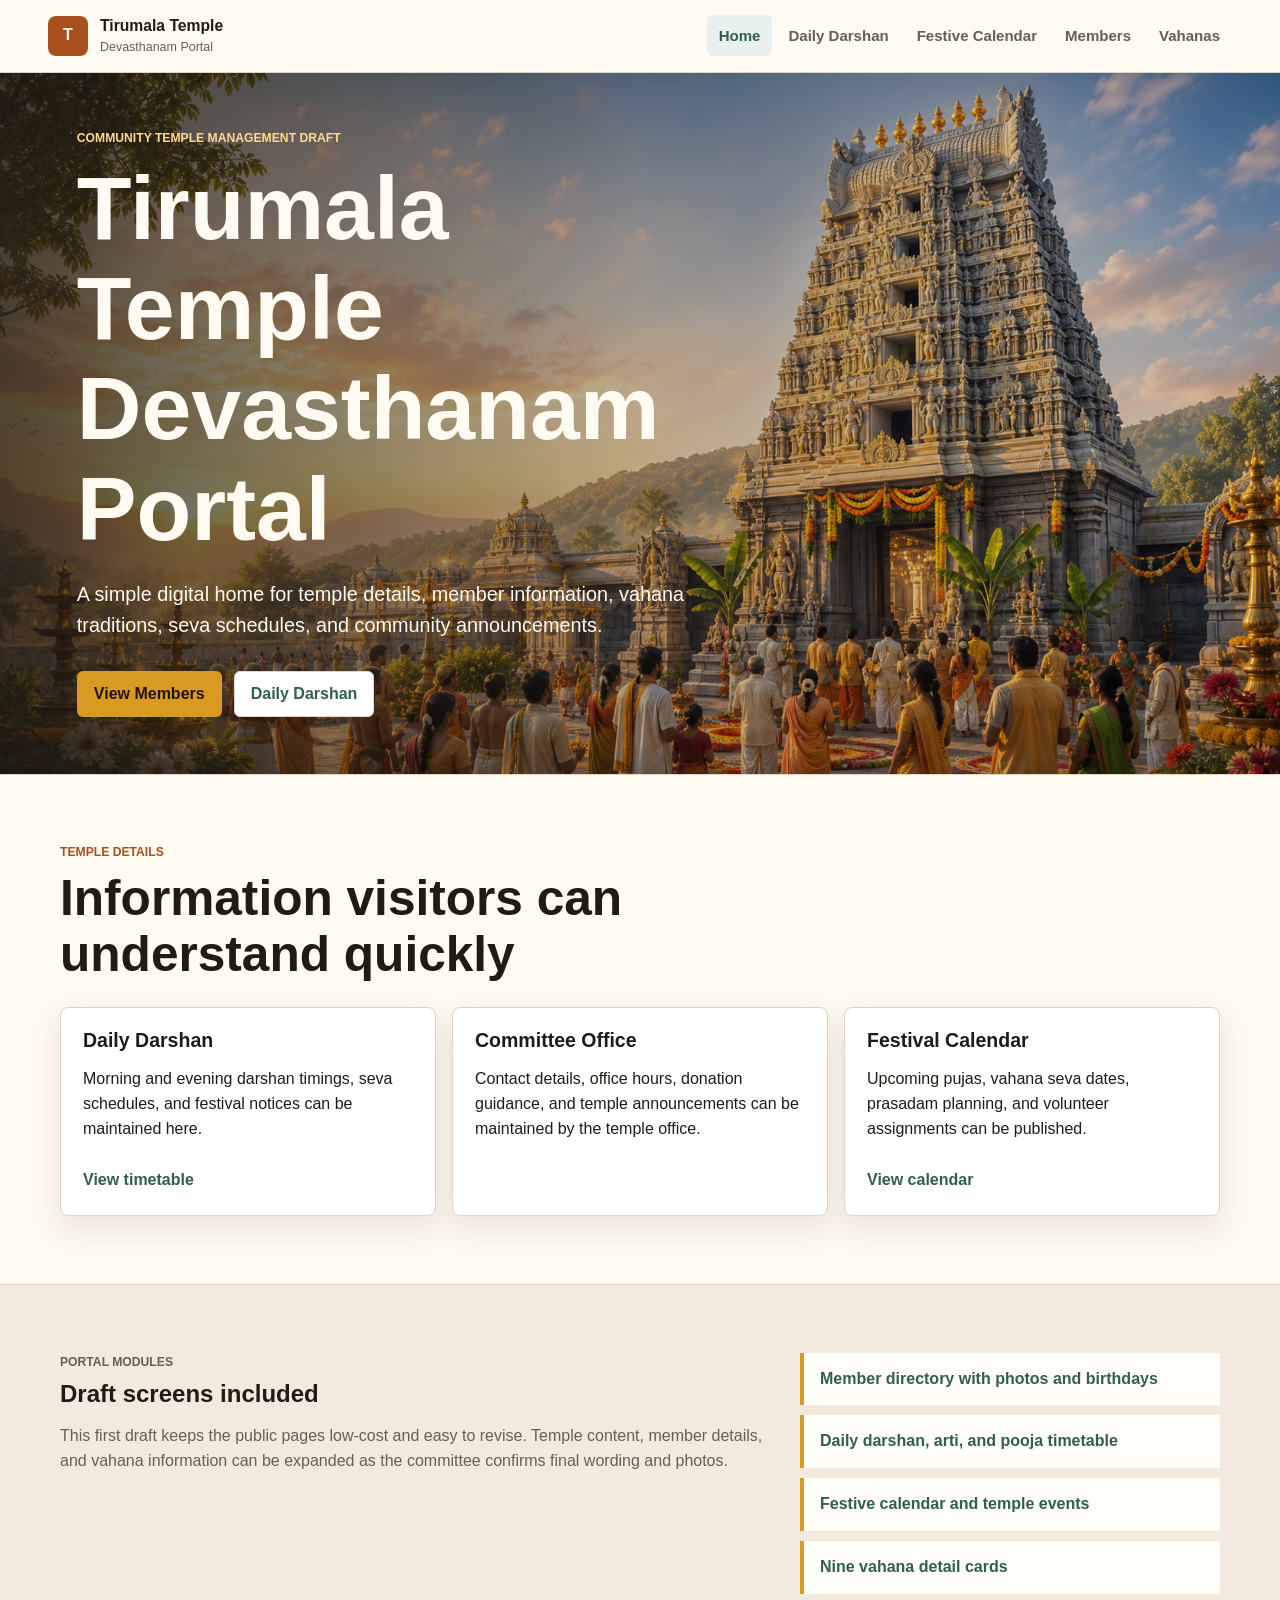
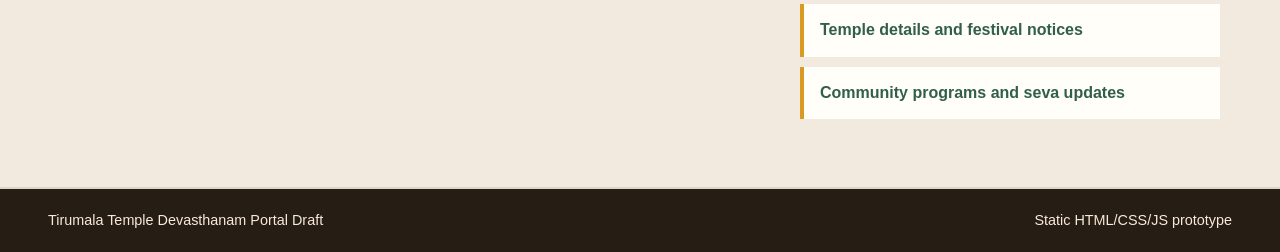
==== index.html @ 2c817461 "Add files via upload Temple website" ====
<!doctype html>
<html lang="en">
<head>
  <meta charset="utf-8">
  <meta name="viewport" content="width=device-width, initial-scale=1">
  <title>Tirumala Temple Devasthanam Portal</title>
  <link rel="stylesheet" href="assets/css/styles.css">
</head>
<body>
  <header class="site-header">
    <a class="brand" href="index.html" aria-label="Tirumala Temple home">
      <span class="brand-mark">T</span>
      <span>
        <strong>Tirumala Temple</strong>
        <small>Devasthanam Portal</small>
      </span>
    </a>
    <button class="nav-toggle" type="button" aria-label="Toggle navigation" aria-expanded="false">Menu</button>
    <nav class="site-nav" aria-label="Primary navigation">
      <a href="index.html" data-nav="home">Home</a>
      <a href="daily-darshan.html" data-nav="daily-darshan">Daily Darshan</a>
      <a href="festive-calendar.html" data-nav="festive-calendar">Festive Calendar</a>
      <a href="members.html" data-nav="members">Members</a>
      <a href="vahanas.html" data-nav="vahanas">Vahanas</a>
    </nav>
  </header>

  <main>
    <section class="hero">
      <img src="assets/images/tirumala-hero.png" alt="Illustration of a Tirumala temple inspired courtyard">
      <div class="hero-content">
        <p class="eyebrow">Community temple management draft</p>
        <h1>Tirumala Temple Devasthanam Portal</h1>
        <p>
          A simple digital home for temple details, member information, vahana
          traditions, seva schedules, and community announcements.
        </p>
        <div class="hero-actions">
          <a class="button primary" href="members.html">View Members</a>
          <a class="button secondary" href="daily-darshan.html">Daily Darshan</a>
        </div>
      </div>
    </section>

    <section class="section" id="temple-details">
      <div class="section-heading">
        <p class="eyebrow">Temple details</p>
        <h2>Information visitors can understand quickly</h2>
      </div>
      <div class="info-grid">
        <article class="info-panel">
          <h3>Daily Darshan</h3>
          <p>Morning and evening darshan timings, seva schedules, and festival notices can be maintained here.</p>
          <a class="text-link" href="daily-darshan.html">View timetable</a>
        </article>
        <article class="info-panel">
          <h3>Committee Office</h3>
          <p>Contact details, office hours, donation guidance, and temple announcements can be maintained by the temple office.</p>
        </article>
        <article class="info-panel">
          <h3>Festival Calendar</h3>
          <p>Upcoming pujas, vahana seva dates, prasadam planning, and volunteer assignments can be published.</p>
          <a class="text-link" href="festive-calendar.html">View calendar</a>
        </article>
      </div>
    </section>

    <section class="section split-band" id="community">
      <div>
        <p class="eyebrow">Portal modules</p>
        <h2>Draft screens included</h2>
        <p>
          This first draft keeps the public pages low-cost and easy to revise.
          Temple content, member details, and vahana information can be expanded
          as the committee confirms final wording and photos.
        </p>
      </div>
      <div class="module-list">
        <a href="members.html">Member directory with photos and birthdays</a>
        <a href="daily-darshan.html">Daily darshan, arti, and pooja timetable</a>
        <a href="festive-calendar.html">Festive calendar and temple events</a>
        <a href="vahanas.html">Nine vahana detail cards</a>
        <a href="index.html#temple-details">Temple details and festival notices</a>
        <a href="index.html#community">Community programs and seva updates</a>
      </div>
    </section>
  </main>

  <footer class="site-footer">
    <span>Tirumala Temple Devasthanam Portal Draft</span>
    <span>Static HTML/CSS/JS prototype</span>
  </footer>

  <script src="assets/js/app.js"></script>
</body>
</html>
---- assets/css/styles.css ----
:root {
  --ink: #211b15;
  --muted: #665f56;
  --line: #ded4c7;
  --paper: #fffaf2;
  --panel: #ffffff;
  --marigold: #d99a22;
  --saffron: #a94f1c;
  --leaf: #315f4a;
  --lotus: #8f2f44;
  --sky: #e8f1ef;
  --shadow: 0 12px 30px rgba(63, 49, 31, 0.12);
}

* {
  box-sizing: border-box;
}

html {
  scroll-behavior: smooth;
}

body {
  margin: 0;
  background: var(--paper);
  color: var(--ink);
  font-family: Arial, Helvetica, sans-serif;
  line-height: 1.55;
  overflow-x: hidden;
}

img {
  display: block;
  max-width: 100%;
}

a {
  color: inherit;
}

button,
input,
select,
textarea {
  font: inherit;
}

.site-header {
  position: sticky;
  top: 0;
  z-index: 20;
  display: flex;
  align-items: center;
  justify-content: space-between;
  gap: 24px;
  padding: 14px clamp(18px, 4vw, 48px);
  background: rgba(255, 250, 242, 0.96);
  border-bottom: 1px solid var(--line);
  backdrop-filter: blur(12px);
  min-height: 69px;
}

.brand {
  display: inline-flex;
  align-items: center;
  gap: 12px;
  text-decoration: none;
  min-width: max-content;
}

.brand-mark {
  display: grid;
  place-items: center;
  width: 40px;
  height: 40px;
  border-radius: 8px;
  background: var(--saffron);
  color: #fff8ee;
  font-weight: 800;
}

.brand strong,
.brand small {
  display: block;
}

.brand strong {
  font-size: 0.98rem;
}

.brand small {
  color: var(--muted);
  font-size: 0.78rem;
}

.site-nav {
  display: flex;
  align-items: center;
  gap: 4px;
}

.site-nav a {
  padding: 9px 12px;
  border-radius: 6px;
  color: var(--muted);
  font-size: 0.94rem;
  font-weight: 700;
  text-decoration: none;
}

.site-nav a:hover,
.site-nav a[aria-current="page"] {
  background: var(--sky);
  color: var(--leaf);
}

.nav-toggle {
  display: none;
  padding: 8px 12px;
  border: 1px solid var(--line);
  border-radius: 6px;
  background: var(--panel);
  color: var(--ink);
  font-weight: 700;
}

.nav-lock {
  min-height: 36px;
  padding: 8px 12px;
  border: 1px solid var(--line);
  border-radius: 6px;
  background: #fffdf8;
  color: var(--lotus);
  cursor: pointer;
  font-weight: 800;
}

.hero {
  position: relative;
  display: grid;
  min-height: min(78vh, 760px);
  overflow: hidden;
  border-bottom: 1px solid var(--line);
}

.hero img {
  width: 100%;
  height: 100%;
  min-height: 560px;
  object-fit: cover;
  grid-area: 1 / 1;
}

.hero::after {
  content: "";
  grid-area: 1 / 1;
  background: linear-gradient(90deg, rgba(33, 27, 21, 0.78), rgba(33, 27, 21, 0.28), rgba(33, 27, 21, 0.12));
}

.hero-content {
  position: relative;
  z-index: 1;
  grid-area: 1 / 1;
  align-self: center;
  width: min(680px, calc(100% - 36px));
  margin-left: clamp(18px, 6vw, 80px);
  color: #fffaf2;
}

.eyebrow {
  margin: 0 0 10px;
  color: var(--saffron);
  font-size: 0.76rem;
  font-weight: 800;
  letter-spacing: 0;
  text-transform: uppercase;
}

.hero .eyebrow {
  color: #ffd993;
}

h1,
h2,
h3,
p {
  overflow-wrap: anywhere;
}

h1,
h2,
h3 {
  margin: 0;
  line-height: 1.12;
}

.hero h1 {
  max-width: 12ch;
  font-size: clamp(2.6rem, 7vw, 5.8rem);
}

.hero p:not(.eyebrow) {
  max-width: 620px;
  margin: 20px 0 0;
  font-size: clamp(1rem, 2.4vw, 1.24rem);
}

.hero-actions {
  display: flex;
  flex-wrap: wrap;
  gap: 12px;
  margin-top: 30px;
}

.button {
  display: inline-flex;
  align-items: center;
  justify-content: center;
  min-height: 42px;
  padding: 10px 16px;
  border: 1px solid transparent;
  border-radius: 6px;
  cursor: pointer;
  font-weight: 800;
  text-decoration: none;
  text-align: center;
}

.button.primary {
  background: var(--marigold);
  color: #221204;
}

.button.secondary {
  background: var(--panel);
  border-color: var(--line);
  color: var(--leaf);
}

.button.danger {
  background: #fff3ef;
  border-color: #e7b5a5;
  color: var(--lotus);
}

.is-hidden {
  display: none !important;
}

.section,
.page-shell {
  width: min(1160px, calc(100% - 36px));
  margin: 0 auto;
}

.section {
  padding: 68px 0;
}

.section.compact {
  padding-top: 36px;
}

.section-heading {
  max-width: 720px;
  margin-bottom: 24px;
}

.section-heading h2,
.page-title h1 {
  font-size: clamp(1.85rem, 4vw, 3.1rem);
}

.section-heading p:not(.eyebrow),
.page-title p:not(.eyebrow),
.split-band p {
  color: var(--muted);
}

.info-grid {
  display: grid;
  grid-template-columns: repeat(3, 1fr);
  gap: 16px;
}

.info-panel,
.member-card,
.vahana-card,
.form-panel,
.notice-panel,
.reminder-card {
  border: 1px solid var(--line);
  border-radius: 8px;
  background: var(--panel);
  box-shadow: var(--shadow);
}

.info-panel {
  padding: 22px;
}

.info-panel h3,
.notice-panel h2,
.form-panel h2 {
  font-size: 1.22rem;
}

.split-band {
  display: grid;
  grid-template-columns: minmax(0, 1fr) minmax(300px, 420px);
  gap: 34px;
  align-items: start;
  width: 100%;
  max-width: none;
  padding-right: max(18px, calc((100vw - 1160px) / 2));
  padding-left: max(18px, calc((100vw - 1160px) / 2));
  background: #f2eadf;
  border-top: 1px solid var(--line);
  border-bottom: 1px solid var(--line);
}

.module-list {
  display: grid;
  gap: 10px;
}

.module-list a {
  padding: 14px 16px;
  border-left: 4px solid var(--marigold);
  background: #fffef9;
  color: var(--leaf);
  font-weight: 800;
  text-decoration: none;
}

.text-link {
  display: inline-flex;
  margin-top: 10px;
  color: var(--leaf);
  font-weight: 900;
  text-decoration: none;
}

.text-link:hover {
  text-decoration: underline;
}

.page-shell {
  padding: 54px 0 72px;
}

.page-title {
  max-width: 840px;
  margin-bottom: 28px;
}

.page-title p:not(.eyebrow) {
  font-size: 1.06rem;
}

.toolbar {
  display: grid;
  grid-template-columns: minmax(220px, 1fr) minmax(190px, 260px);
  gap: 14px;
  margin-bottom: 18px;
  padding: 16px;
  border: 1px solid var(--line);
  border-radius: 8px;
  background: #fffdf8;
}

.calendar-toolbar {
  grid-template-columns: minmax(220px, 1fr) minmax(170px, 240px);
}

.schedule-summary {
  display: grid;
  grid-template-columns: repeat(3, minmax(0, 1fr));
  gap: 16px;
  margin-bottom: 26px;
}

.schedule-summary article {
  min-width: 0;
  padding: 20px;
  border: 1px solid var(--line);
  border-radius: 8px;
  background: var(--panel);
  box-shadow: var(--shadow);
}

.schedule-summary span {
  display: block;
  color: var(--muted);
  font-size: 0.76rem;
  font-weight: 900;
  text-transform: uppercase;
}

.schedule-summary strong {
  display: block;
  margin-top: 8px;
  color: var(--leaf);
  font-size: clamp(1.35rem, 3vw, 2rem);
  line-height: 1.1;
}

.schedule-summary p {
  margin: 10px 0 0;
  color: var(--muted);
}

label {
  display: grid;
  gap: 7px;
  color: var(--muted);
  font-size: 0.84rem;
  font-weight: 800;
}

input,
select,
textarea {
  width: 100%;
  border: 1px solid #cfc2b2;
  border-radius: 6px;
  background: #fffdfa;
  color: var(--ink);
  outline: none;
}

input,
select {
  min-height: 42px;
  padding: 8px 10px;
}

textarea {
  min-height: 92px;
  padding: 10px;
  resize: vertical;
}

input:focus,
select:focus,
textarea:focus {
  border-color: var(--leaf);
  box-shadow: 0 0 0 3px rgba(49, 95, 74, 0.14);
}

.member-grid,
.vahana-grid {
  display: grid;
  grid-template-columns: repeat(2, minmax(0, 1fr));
  gap: 16px;
}

.member-card {
  display: grid;
  grid-template-columns: 82px 1fr;
  gap: 18px;
  padding: 18px;
}

.avatar {
  display: grid;
  place-items: center;
  width: 82px;
  height: 82px;
  border: 3px solid #f3cf8f;
  border-radius: 8px;
  background: #f5ead9;
  color: var(--saffron);
  font-size: 1.35rem;
  font-weight: 900;
}

.member-card-head {
  display: flex;
  align-items: flex-start;
  justify-content: space-between;
  gap: 10px;
}

.member-card h2,
.vahana-card h2 {
  font-size: 1.24rem;
}

.role {
  margin: 4px 0 14px;
  color: var(--lotus);
  font-weight: 800;
}

.status-pill {
  display: inline-flex;
  align-items: center;
  min-height: 26px;
  padding: 4px 8px;
  border-radius: 999px;
  font-size: 0.75rem;
  font-weight: 900;
  white-space: nowrap;
}

.status-pill.ready {
  background: #e4f1e5;
  color: var(--leaf);
}

.status-pill.warning {
  background: #fff0cd;
  color: #7a4b00;
}

.detail-list {
  display: grid;
  grid-template-columns: repeat(2, minmax(0, 1fr));
  gap: 10px;
  margin: 0 0 14px;
}

.detail-list div {
  min-width: 0;
}

.detail-list dt {
  color: var(--muted);
  font-size: 0.74rem;
  font-weight: 800;
  text-transform: uppercase;
}

.detail-list dd {
  margin: 0;
  font-weight: 800;
}

.vahana-card {
  position: relative;
  overflow: hidden;
  padding: 22px;
}

.vahana-card::before {
  content: "";
  position: absolute;
  inset: 0 auto 0 0;
  width: 6px;
  background: var(--marigold);
}

.vahana-number {
  color: #d8c7b4;
  font-size: 2.2rem;
  font-weight: 900;
  line-height: 1;
}

.vahana-card p:not(.eyebrow) {
  color: var(--muted);
}

.darshan-grid,
.pooja-grid {
  display: grid;
  grid-template-columns: repeat(3, minmax(0, 1fr));
  gap: 16px;
}

.event-grid {
  display: grid;
  gap: 14px;
}

.event-card {
  display: grid;
  grid-template-columns: 86px minmax(0, 1fr) auto;
  gap: 16px;
  align-items: center;
  padding: 16px;
  border: 1px solid var(--line);
  border-radius: 8px;
  background: var(--panel);
  box-shadow: var(--shadow);
}

.event-date {
  display: grid;
  place-items: center;
  min-height: 86px;
  border-radius: 8px;
  background: #f5ead9;
  color: var(--saffron);
  text-align: center;
}

.event-date span,
.event-date strong {
  display: block;
  line-height: 1;
}

.event-date span {
  font-size: 0.8rem;
  font-weight: 900;
  text-transform: uppercase;
}

.event-date strong {
  margin-top: 6px;
  font-size: 2rem;
}

.event-content {
  min-width: 0;
}

.event-content h2 {
  font-size: 1.25rem;
}

.event-content p:not(.eyebrow) {
  margin: 8px 0;
  color: var(--muted);
}

.event-content small {
  color: var(--leaf);
  font-weight: 900;
}

.admin-calendar-panel {
  display: grid;
  gap: 18px;
  padding: 22px;
  border: 1px solid var(--line);
  border-radius: 8px;
  background: #f8fbf6;
}

.inline-admin-form {
  display: grid;
  grid-template-columns: minmax(220px, 320px) auto minmax(150px, 1fr);
  gap: 12px;
  align-items: end;
}

.form-grid {
  display: grid;
  grid-template-columns: repeat(2, minmax(0, 1fr));
  gap: 14px;
}

.pooja-card {
  min-width: 0;
  padding: 20px;
  border: 1px solid var(--line);
  border-radius: 8px;
  background: #fffdf8;
  box-shadow: var(--shadow);
}

.pooja-card h3 {
  font-size: 1.12rem;
}

.pooja-card p {
  margin-bottom: 0;
  color: var(--muted);
}

.darshan-table {
  min-width: 660px;
}

.two-column {
  display: grid;
  grid-template-columns: minmax(0, 1fr) minmax(280px, 380px);
  gap: 18px;
  align-items: start;
}

.form-panel,
.notice-panel {
  min-width: 0;
  display: grid;
  gap: 16px;
  padding: 22px;
}

.notice-panel {
  background: #f8fbf6;
}

.plain-list {
  display: grid;
  gap: 10px;
  margin: 0;
  padding-left: 18px;
}

.reminder-output {
  display: grid;
  gap: 12px;
}

.reminder-card {
  display: flex;
  align-items: center;
  justify-content: space-between;
  gap: 16px;
  padding: 16px;
}

.reminder-card > div {
  min-width: 0;
}

.reminder-card h3 {
  font-size: 1.08rem;
}

.reminder-card p {
  margin: 8px 0;
}

.reminder-card small {
  color: var(--muted);
}

.inline-details {
  display: grid;
  grid-template-columns: repeat(4, minmax(0, 1fr));
  gap: 10px;
  margin: 12px 0;
}

.inline-details dt {
  color: var(--muted);
  font-size: 0.72rem;
  font-weight: 900;
  text-transform: uppercase;
}

.inline-details dd {
  margin: 0;
  font-weight: 800;
}

.mini-result,
.form-error {
  min-height: 24px;
  margin: 0;
  font-weight: 800;
}

.mini-result {
  color: var(--leaf);
}

.form-error {
  color: var(--lotus);
}

.private-locked .page-shell,
.private-locked .site-footer {
  display: none;
}

.access-gate {
  display: grid;
  place-items: center;
  min-height: calc(100vh - 70px);
  padding: 30px 18px;
  background:
    linear-gradient(rgba(255, 250, 242, 0.84), rgba(255, 250, 242, 0.92)),
    url("../images/tirumala-hero.png") center / cover;
}

.access-card {
  display: grid;
  gap: 16px;
  width: min(440px, 100%);
  padding: 26px;
  border: 1px solid var(--line);
  border-radius: 8px;
  background: rgba(255, 255, 255, 0.96);
  box-shadow: var(--shadow);
}

.access-card h1 {
  font-size: 2rem;
}

.access-card p:not(.eyebrow) {
  margin: 0;
  color: var(--muted);
}

.table-wrap {
  overflow-x: auto;
  border: 1px solid var(--line);
  border-radius: 8px;
  background: var(--panel);
  box-shadow: var(--shadow);
}

table {
  width: 100%;
  min-width: 720px;
  border-collapse: collapse;
}

th,
td {
  padding: 13px 14px;
  border-bottom: 1px solid var(--line);
  text-align: left;
  vertical-align: top;
}

th {
  background: #f3eadb;
  color: var(--muted);
  font-size: 0.78rem;
  text-transform: uppercase;
}

tr:last-child td {
  border-bottom: 0;
}

.empty-state,
.empty-cell {
  color: var(--muted);
  font-weight: 800;
}

.empty-state {
  padding: 22px;
  border: 1px dashed var(--line);
  border-radius: 8px;
  background: #fffdf8;
}

.empty-cell {
  text-align: center;
}

.site-footer {
  display: flex;
  justify-content: space-between;
  gap: 14px;
  padding: 20px clamp(18px, 4vw, 48px);
  border-top: 1px solid var(--line);
  background: #261d15;
  color: #f9ead7;
  font-size: 0.9rem;
}

@media (max-width: 900px) {
  .site-header {
    align-items: center;
    position: sticky;
  }

  .nav-toggle {
    display: inline-flex;
  }

  .site-nav {
    position: absolute;
    top: calc(100% + 8px);
    right: 18px;
    left: 18px;
    display: none;
    flex-direction: column;
    align-items: stretch;
    padding: 10px;
    border: 1px solid var(--line);
    border-radius: 8px;
    background: var(--panel);
    box-shadow: var(--shadow);
  }

  .site-nav a,
  .site-nav button {
    min-height: 44px;
  }

  .site-nav .nav-lock {
    width: 100%;
  }

  .site-nav.is-open {
    display: flex;
  }

  .hero {
    min-height: 480px;
  }

  .hero img {
    min-height: 480px;
    object-position: center;
  }

  .hero::after {
    background: rgba(33, 27, 21, 0.62);
  }

  .hero-content {
    margin: 0 auto;
  }

  .info-grid,
  .member-grid,
  .vahana-grid,
  .schedule-summary,
  .darshan-grid,
  .pooja-grid,
  .calendar-toolbar,
  .form-grid,
  .two-column,
  .split-band {
    grid-template-columns: 1fr;
  }

  .event-card {
    grid-template-columns: 74px minmax(0, 1fr);
    align-items: start;
  }

  .event-card .button {
    grid-column: 1 / -1;
    width: 100%;
  }

  .event-date {
    min-height: 74px;
  }

  .event-date strong {
    font-size: 1.7rem;
  }

  .inline-admin-form {
    grid-template-columns: 1fr;
    align-items: stretch;
  }

  .split-band {
    padding-right: 18px;
    padding-left: 18px;
  }

  .inline-details {
    grid-template-columns: repeat(2, minmax(0, 1fr));
  }
}

@media (max-width: 620px) {
  .site-header {
    gap: 10px;
    padding: 10px 14px;
  }

  .brand {
    min-width: 0;
    gap: 9px;
  }

  .brand-mark {
    width: 36px;
    height: 36px;
    flex: 0 0 36px;
  }

  .brand strong {
    font-size: 0.9rem;
  }

  .brand small {
    font-size: 0.72rem;
  }

  .hero {
    min-height: 430px;
  }

  .hero img {
    min-height: 430px;
  }

  .hero h1 {
    max-width: 12ch;
    font-size: 2.1rem;
  }

  .hero p:not(.eyebrow) {
    font-size: 1rem;
  }

  .hero-actions,
  .button {
    width: 100%;
  }

  .page-shell {
    width: min(100% - 28px, 1160px);
    padding-top: 34px;
    padding-bottom: 48px;
  }

  .section {
    width: min(100% - 28px, 1160px);
    padding: 44px 0;
  }

  .info-panel,
  .member-card,
  .vahana-card,
  .schedule-summary article,
  .pooja-card,
  .event-card,
  .admin-calendar-panel,
  .form-panel,
  .notice-panel,
  .reminder-card,
  .access-card {
    padding: 16px;
  }

  .toolbar,
  .member-card {
    grid-template-columns: 1fr;
  }

  .member-card-head,
  .reminder-card,
  .site-footer {
    align-items: flex-start;
    flex-direction: column;
  }

  .detail-list {
    grid-template-columns: 1fr;
  }

  .inline-details {
    grid-template-columns: 1fr;
  }

  .avatar {
    width: 74px;
    height: 74px;
  }

  .status-pill {
    white-space: normal;
  }

  .table-wrap {
    overflow: visible;
    border: 0;
    background: transparent;
    box-shadow: none;
  }

  table,
  thead,
  tbody,
  tr,
  td {
    display: block;
    width: 100%;
    min-width: 0;
  }

  thead {
    display: none;
  }

  tbody {
    display: grid;
    gap: 12px;
  }

  tr {
    border: 1px solid var(--line);
    border-radius: 8px;
    background: var(--panel);
    box-shadow: var(--shadow);
    overflow: hidden;
  }

  td {
    display: grid;
    grid-template-columns: minmax(92px, 34%) 1fr;
    gap: 10px;
    padding: 10px 12px;
  }

  td::before {
    content: attr(data-label);
    color: var(--muted);
    font-size: 0.72rem;
    font-weight: 900;
    text-transform: uppercase;
  }

  .empty-cell {
    display: block;
    text-align: left;
  }

  .empty-cell::before {
    content: none;
  }
}

@media (max-width: 390px) {
  .brand small {
    display: none;
  }

  .hero h1 {
    font-size: 2rem;
  }

  td {
    grid-template-columns: 1fr;
    gap: 4px;
  }
}
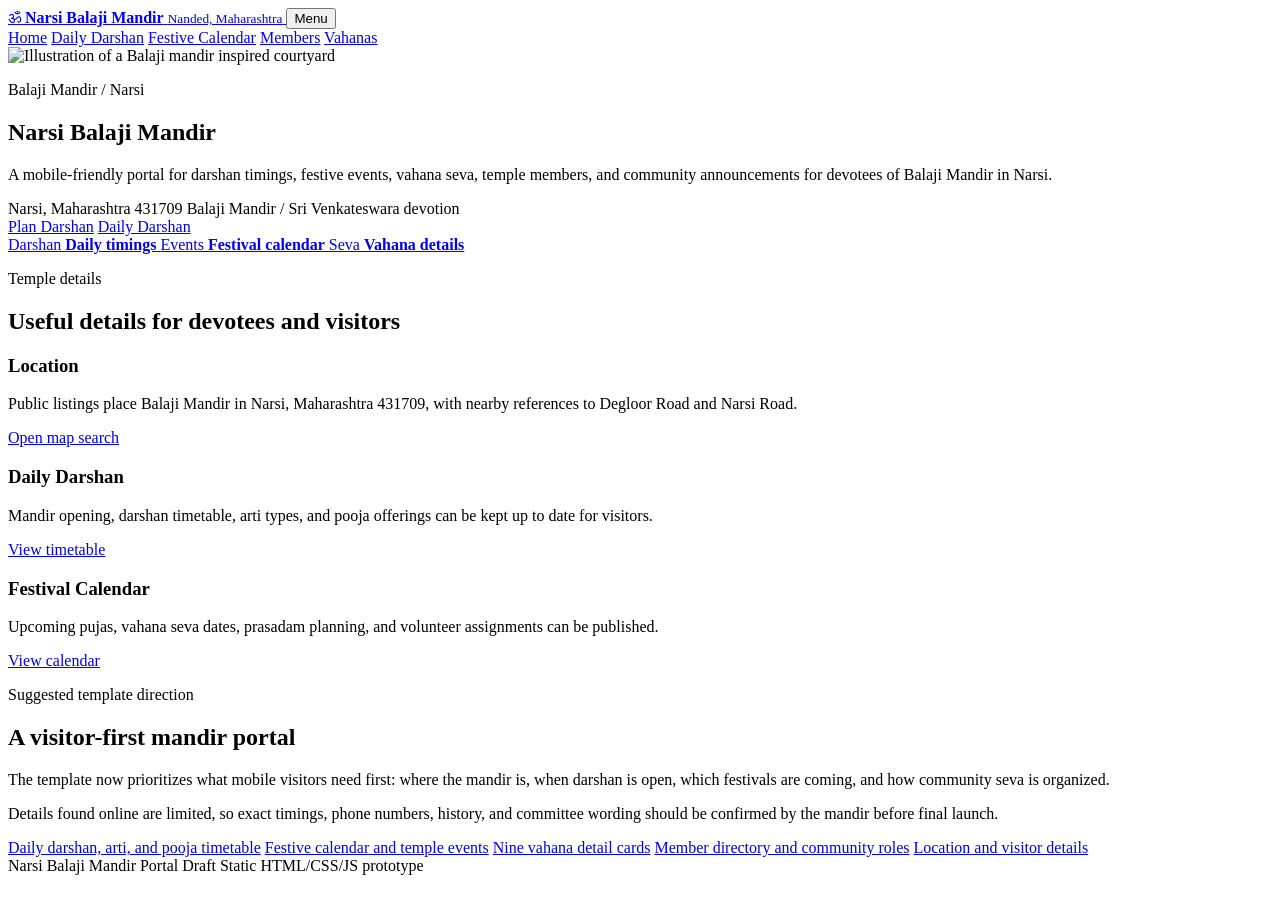
==== commit a9ba8692: "Add files via upload" ====
--- a/index.html
+++ b/index.html
@@ -3,16 +3,16 @@
 <head>
   <meta charset="utf-8">
   <meta name="viewport" content="width=device-width, initial-scale=1">
-  <title>Tirumala Temple Devasthanam Portal</title>
+  <title>Narsi Balaji Mandir Portal</title>
   <link rel="stylesheet" href="assets/css/styles.css">
 </head>
 <body>
   <header class="site-header">
-    <a class="brand" href="index.html" aria-label="Tirumala Temple home">
-      <span class="brand-mark">T</span>
+    <a class="brand" href="index.html" aria-label="Narsi Balaji Mandir home">
+      <span class="brand-mark">ॐ</span>
       <span>
-        <strong>Tirumala Temple</strong>
-        <small>Devasthanam Portal</small>
+        <strong>Narsi Balaji Mandir</strong>
+        <small>Nanded, Maharashtra</small>
       </span>
     </a>
     <button class="nav-toggle" type="button" aria-label="Toggle navigation" aria-expanded="false">Menu</button>
@@ -27,35 +27,56 @@
 
   <main>
     <section class="hero">
-      <img src="assets/images/tirumala-hero.png" alt="Illustration of a Tirumala temple inspired courtyard">
+      <img src="assets/images/narsi-balaji-hero.png" alt="Illustration of a Balaji mandir inspired courtyard">
       <div class="hero-content">
-        <p class="eyebrow">Community temple management draft</p>
-        <h1>Tirumala Temple Devasthanam Portal</h1>
+        <p class="eyebrow">Balaji Mandir / Narsi</p>
+        <h1>Narsi Balaji Mandir</h1>
         <p>
-          A simple digital home for temple details, member information, vahana
-          traditions, seva schedules, and community announcements.
+          A mobile-friendly portal for darshan timings, festive events, vahana
+          seva, temple members, and community announcements for devotees of
+          Balaji Mandir in Narsi.
         </p>
+        <div class="hero-meta" aria-label="Temple quick facts">
+          <span>Narsi, Maharashtra 431709</span>
+          <span>Balaji Mandir / Sri Venkateswara devotion</span>
+        </div>
         <div class="hero-actions">
-          <a class="button primary" href="members.html">View Members</a>
+          <a class="button primary" href="daily-darshan.html">Plan Darshan</a>
           <a class="button secondary" href="daily-darshan.html">Daily Darshan</a>
         </div>
       </div>
     </section>
 
+    <section class="visitor-strip" aria-label="Visitor highlights">
+      <a href="daily-darshan.html">
+        <span>Darshan</span>
+        <strong>Daily timings</strong>
+      </a>
+      <a href="festive-calendar.html">
+        <span>Events</span>
+        <strong>Festival calendar</strong>
+      </a>
+      <a href="vahanas.html">
+        <span>Seva</span>
+        <strong>Vahana details</strong>
+      </a>
+    </section>
+
     <section class="section" id="temple-details">
       <div class="section-heading">
         <p class="eyebrow">Temple details</p>
-        <h2>Information visitors can understand quickly</h2>
+        <h2>Useful details for devotees and visitors</h2>
       </div>
       <div class="info-grid">
         <article class="info-panel">
-          <h3>Daily Darshan</h3>
-          <p>Morning and evening darshan timings, seva schedules, and festival notices can be maintained here.</p>
-          <a class="text-link" href="daily-darshan.html">View timetable</a>
+          <h3>Location</h3>
+          <p>Public listings place Balaji Mandir in Narsi, Maharashtra 431709, with nearby references to Degloor Road and Narsi Road.</p>
+          <a class="text-link" href="https://www.google.com/maps/search/?api=1&query=Balaji%20Mandir%20Narsi%20Maharashtra%20431709" target="_blank" rel="noreferrer">Open map search</a>
         </article>
         <article class="info-panel">
-          <h3>Committee Office</h3>
-          <p>Contact details, office hours, donation guidance, and temple announcements can be maintained by the temple office.</p>
+          <h3>Daily Darshan</h3>
+          <p>Mandir opening, darshan timetable, arti types, and pooja offerings can be kept up to date for visitors.</p>
+          <a class="text-link" href="daily-darshan.html">View timetable</a>
         </article>
         <article class="info-panel">
           <h3>Festival Calendar</h3>
@@ -67,27 +88,27 @@
 
     <section class="section split-band" id="community">
       <div>
-        <p class="eyebrow">Portal modules</p>
-        <h2>Draft screens included</h2>
+        <p class="eyebrow">Suggested template direction</p>
+        <h2>A visitor-first mandir portal</h2>
         <p>
-          This first draft keeps the public pages low-cost and easy to revise.
-          Temple content, member details, and vahana information can be expanded
-          as the committee confirms final wording and photos.
+          The template now prioritizes what mobile visitors need first: where the
+          mandir is, when darshan is open, which festivals are coming, and how
+          community seva is organized.
         </p>
+        <p class="source-note">Details found online are limited, so exact timings, phone numbers, history, and committee wording should be confirmed by the mandir before final launch.</p>
       </div>
       <div class="module-list">
-        <a href="members.html">Member directory with photos and birthdays</a>
         <a href="daily-darshan.html">Daily darshan, arti, and pooja timetable</a>
         <a href="festive-calendar.html">Festive calendar and temple events</a>
         <a href="vahanas.html">Nine vahana detail cards</a>
-        <a href="index.html#temple-details">Temple details and festival notices</a>
-        <a href="index.html#community">Community programs and seva updates</a>
+        <a href="members.html">Member directory and community roles</a>
+        <a href="index.html#temple-details">Location and visitor details</a>
       </div>
     </section>
   </main>
 
   <footer class="site-footer">
-    <span>Tirumala Temple Devasthanam Portal Draft</span>
+    <span>Narsi Balaji Mandir Portal Draft</span>
     <span>Static HTML/CSS/JS prototype</span>
   </footer>
 
